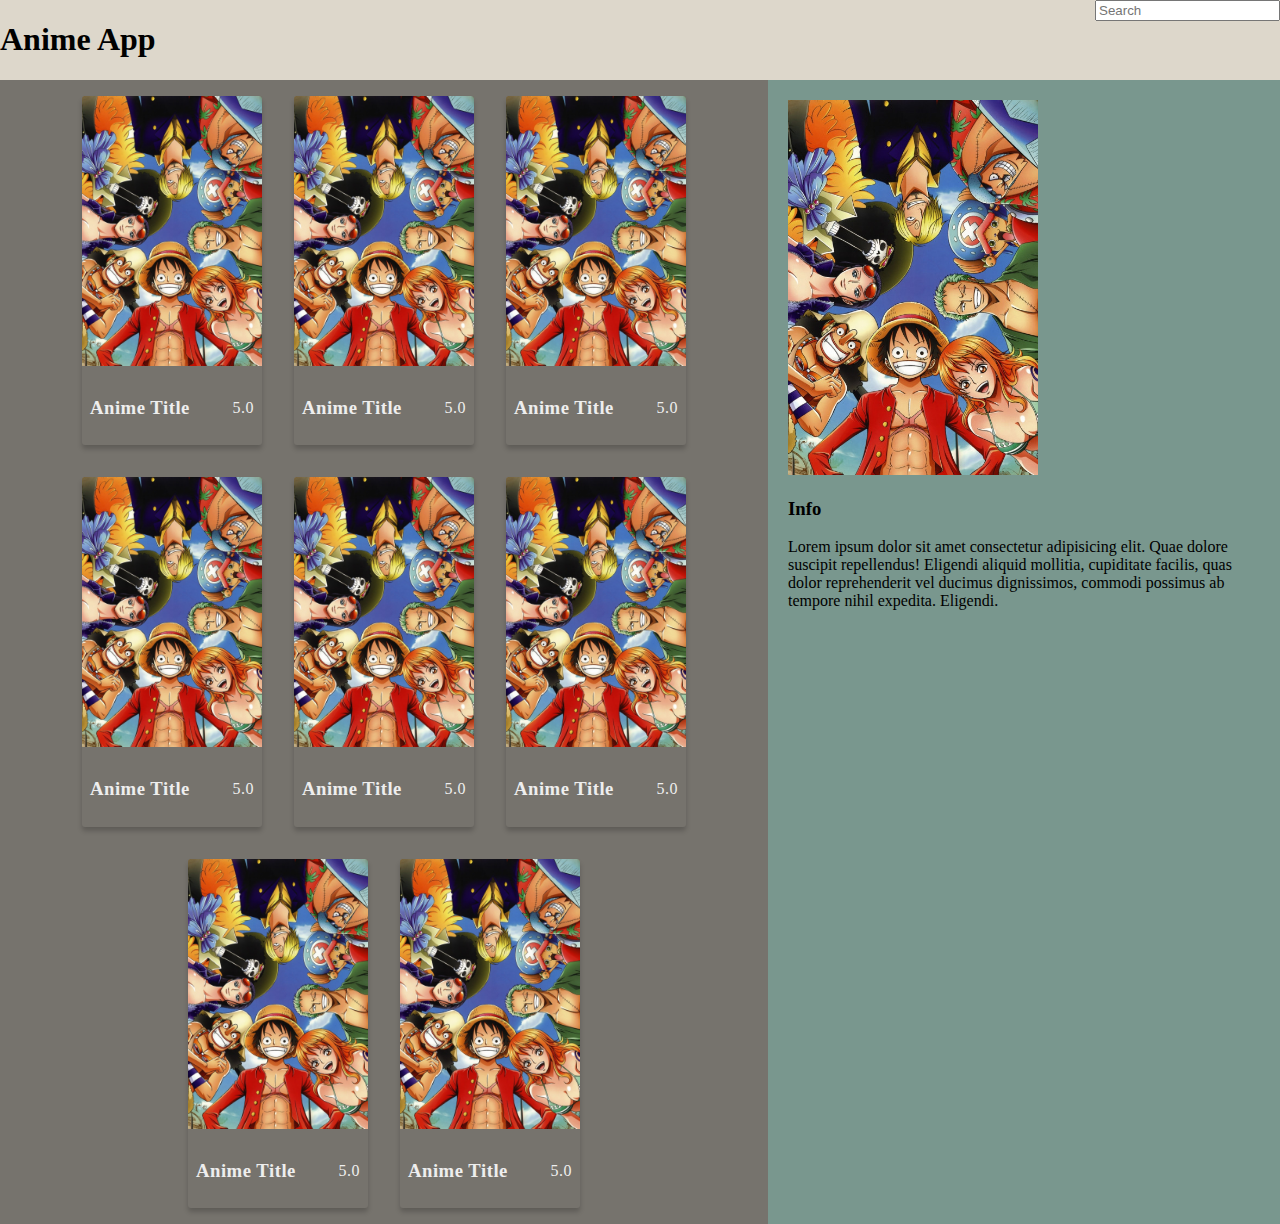
==== templates/index.html @ bd76e1cf "created folders" ====
<!DOCTYPE html>
<html lang="en">
<head>
    <meta charset="UTF-8">
    <meta http-equiv="X-UA-Compatible" content="IE=edge">
    <meta name="viewport" content="width=device-width, initial-scale=1.0">
    <link rel="stylesheet" href="/static/style.css"/>
    <title>Anime App</title>
</head>
<body>  
    <header>
        <h1 class="head1">Anime App</h1>
        <form id="form">
            <input type="text" id="search" class="search" placeholder="Search">
        </form>
    </header>

    <main id="main">
        <div id="index">

            <div class="anime">
                <img src="/static/one_piece.jpg" alt="title">
                <div class="anime-info">
                    <h3>Anime Title</h3>
                    <span class="vote_average">5.0</span>
                </div>
            </div>
            
            <div class="anime">
                <img src="/static/one_piece.jpg" alt="title">
                <div class="anime-info">
                    <h3>Anime Title</h3>
                    <span class="vote_average">5.0</span>
                </div>
            </div>
            
            <div class="anime">
                <img src="/static/one_piece.jpg" alt="title">
                <div class="anime-info">
                    <h3>Anime Title</h3>
                    <span class="vote_average">5.0</span>
                </div>
            </div>
            
            <div class="anime">
                <img src="/static/one_piece.jpg" alt="title">
                <div class="anime-info">
                    <h3>Anime Title</h3>
                    <span class="vote_average">5.0</span>
                </div>
            </div>
            
            <div class="anime">
                <img src="/static/one_piece.jpg" alt="title">
                <div class="anime-info">
                    <h3>Anime Title</h3>
                    <span class="vote_average">5.0</span>
                </div>
            </div>
            
            <div class="anime">
                <img src="/static/one_piece.jpg" alt="title">
                <div class="anime-info">
                    <h3>Anime Title</h3>
                    <span class="vote_average">5.0</span>
                </div>
            </div>
                        
            <div class="anime">
                <img src="/static/one_piece.jpg" alt="title">
                <div class="anime-info">
                    <h3>Anime Title</h3>
                    <span class="vote_average">5.0</span>
                </div>
            </div>
                        
            <div class="anime">
                <img src="/static/one_piece.jpg" alt="title">
                <div class="anime-info">
                    <h3>Anime Title</h3>
                    <span class="vote_average">5.0</span>
                </div>
            </div>

        </div>
        <div id="content">
            <img src="/static/one_piece.jpg" alt="title">
            <h3>Info</h3>
            <p>Lorem ipsum dolor sit amet consectetur adipisicing elit. Quae dolore suscipit repellendus! Eligendi aliquid mollitia, cupiditate facilis, quas dolor reprehenderit vel ducimus dignissimos, commodi possimus ab tempore nihil expedita. Eligendi.</p>
        </div>
    </main>

    <script src="/static/app.js"></script>
</body>
</html>
---- static/style.css ----
* {
    box-sizing: border-box;
}

body {
    margin: 0;
}

header {
    display: flex;
    justify-content: space-between;
    position: fixed;
    width: 100%;
    background-color: #DDD7CB;
}

#main {
    display: flex;
}

#index {
    background-color: #76736D;
    height: 100%;
    width: 60%;
    margin-top: 80px;
    z-index: -1;
    left: 0;
    display: flex;
    flex-wrap: wrap;
    justify-content: center;
}

#content {
    background-color: #79978E;
    /* position: fixed; */
    /* height: 100%; */
    width: 40%;
    margin-top: 80px;
    z-index: -1;
    right: 0;
    padding: 20px;
    
}

#content img {
    width: 250px;
}

.anime {
    width: 180px;
    margin: 1rem;
    background-color: var(--secondary-color);
    box-shadow: 0 4px 5px rgba(0, 0, 0, 0.2);
    position: relative;
    overflow: hidden;
    border-radius: 3px;
}

.anime img{
    width: 100%;
}

.anime-info {
    color: #eee;
    display: flex;
    align-items: center;
    justify-content: space-between;
    padding: 0.5rem;
    letter-spacing: 0.5px;
}
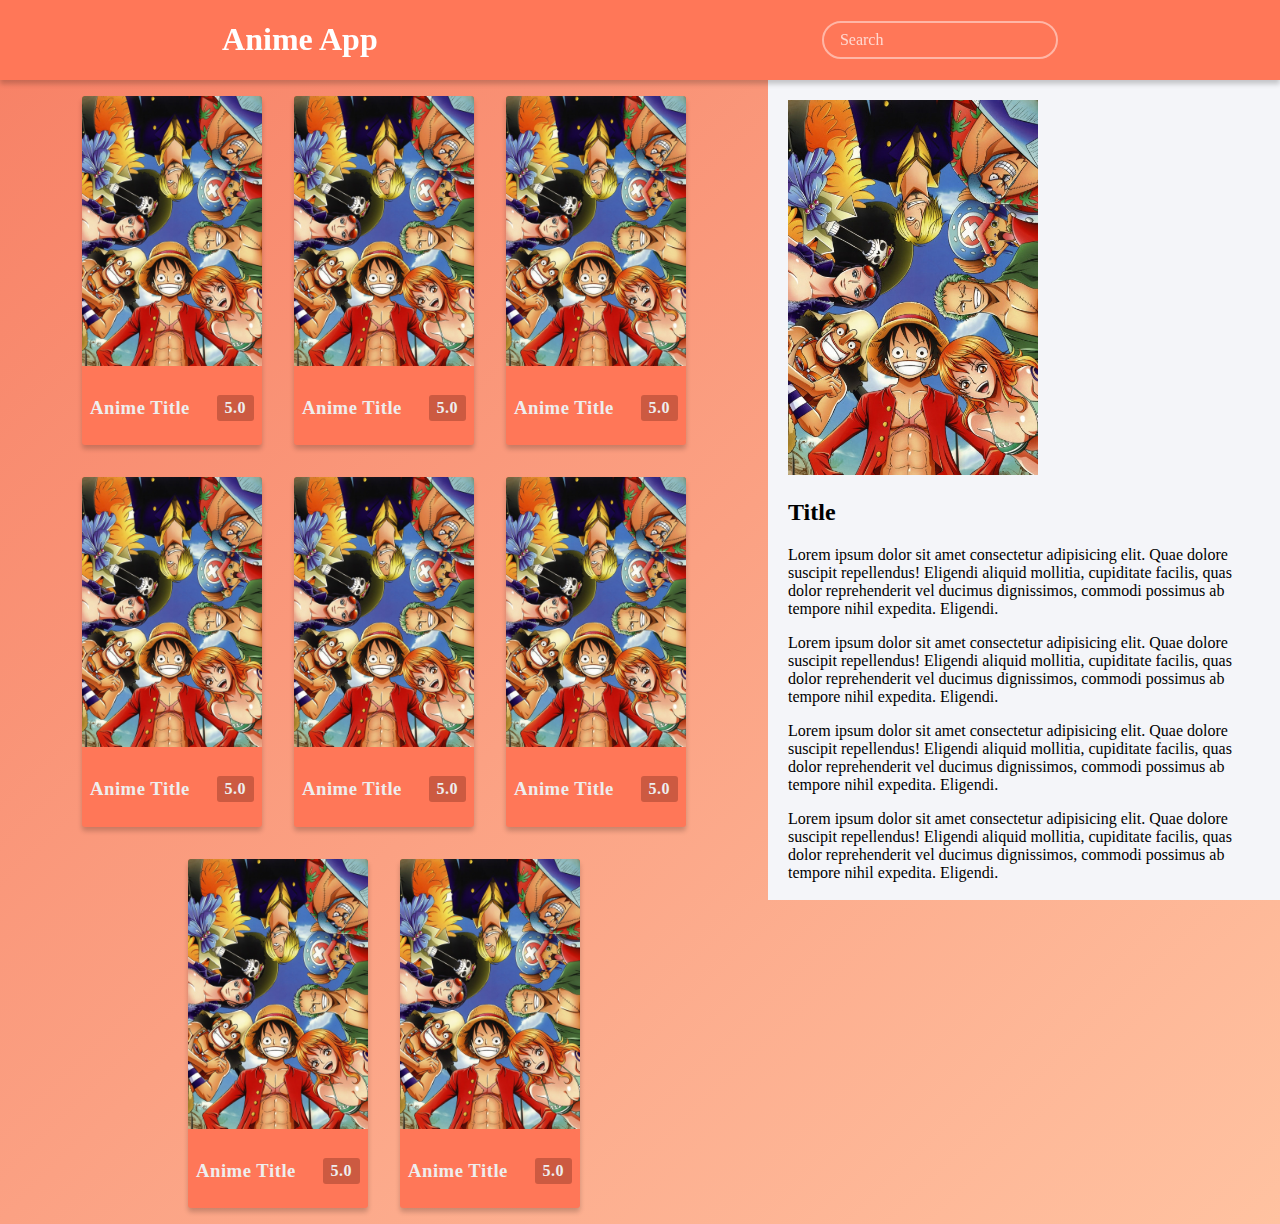
==== commit 084ccc1c: "improved design" ====
--- a/templates/index.html
+++ b/templates/index.html
@@ -9,7 +9,7 @@
 </head>
 <body>  
     <header>
-        <h1 class="head1">Anime App</h1>
+        <h1 class="head">Anime App</h1>
         <form id="form">
             <input type="text" id="search" class="search" placeholder="Search">
         </form>
@@ -85,7 +85,10 @@
         </div>
         <div id="content">
             <img src="/static/one_piece.jpg" alt="title">
-            <h3>Info</h3>
+            <h2>Title</h1>
+            <p>Lorem ipsum dolor sit amet consectetur adipisicing elit. Quae dolore suscipit repellendus! Eligendi aliquid mollitia, cupiditate facilis, quas dolor reprehenderit vel ducimus dignissimos, commodi possimus ab tempore nihil expedita. Eligendi.</p>
+            <p>Lorem ipsum dolor sit amet consectetur adipisicing elit. Quae dolore suscipit repellendus! Eligendi aliquid mollitia, cupiditate facilis, quas dolor reprehenderit vel ducimus dignissimos, commodi possimus ab tempore nihil expedita. Eligendi.</p>
+            <p>Lorem ipsum dolor sit amet consectetur adipisicing elit. Quae dolore suscipit repellendus! Eligendi aliquid mollitia, cupiditate facilis, quas dolor reprehenderit vel ducimus dignissimos, commodi possimus ab tempore nihil expedita. Eligendi.</p>
             <p>Lorem ipsum dolor sit amet consectetur adipisicing elit. Quae dolore suscipit repellendus! Eligendi aliquid mollitia, cupiditate facilis, quas dolor reprehenderit vel ducimus dignissimos, commodi possimus ab tempore nihil expedita. Eligendi.</p>
         </div>
     </main>
--- a/static/style.css
+++ b/static/style.css
@@ -8,48 +8,49 @@
 
 header {
     display: flex;
-    justify-content: space-between;
+    justify-content: space-around;
+    align-items: center;
     position: fixed;
     width: 100%;
-    background-color: #DDD7CB;
+    background-color: #ff7758;
+    color: #ffffff;
+    z-index: 1;
+    box-shadow: 0 4px 5px rgba(0, 0, 0, 0.2);
 }
+
+.search {
+    background-color: transparent;
+    border: 2px solid #ffffff77;
+    border-radius: 50px;
+    font-family: inherit;
+    font-size: 1rem;
+    padding: 0.5rem 1rem;
+}
+
+.search::placeholder {
+    color: #ffffffb6;
+}
+
 
 #main {
     display: flex;
+    background-image: linear-gradient(to bottom right, #f78065, #ffc2a1);
 }
 
-#index {
-    background-color: #76736D;
+#index {  
     height: 100%;
     width: 60%;
     margin-top: 80px;
-    z-index: -1;
     left: 0;
     display: flex;
     flex-wrap: wrap;
     justify-content: center;
 }
 
-#content {
-    background-color: #79978E;
-    /* position: fixed; */
-    /* height: 100%; */
-    width: 40%;
-    margin-top: 80px;
-    z-index: -1;
-    right: 0;
-    padding: 20px;
-    
-}
-
-#content img {
-    width: 250px;
-}
-
 .anime {
     width: 180px;
     margin: 1rem;
-    background-color: var(--secondary-color);
+    background-color: #ff7758;
     box-shadow: 0 4px 5px rgba(0, 0, 0, 0.2);
     position: relative;
     overflow: hidden;
@@ -67,4 +68,25 @@
     justify-content: space-between;
     padding: 0.5rem;
     letter-spacing: 0.5px;
+}
+
+.anime-info span {
+    background-color: #cc5a41;
+    padding: 0.25rem 0.5rem;
+    border-radius: 3px;
+    font-weight: bold;
+}
+
+#content {
+    background-color: #f4f5f9;
+    position: fixed;
+    height: 100%;
+    width: 40%;
+    right: 0;
+    padding: 100px 20px 20px;
+    overflow: scroll;
+}
+
+#content img {
+    width: 250px;
 }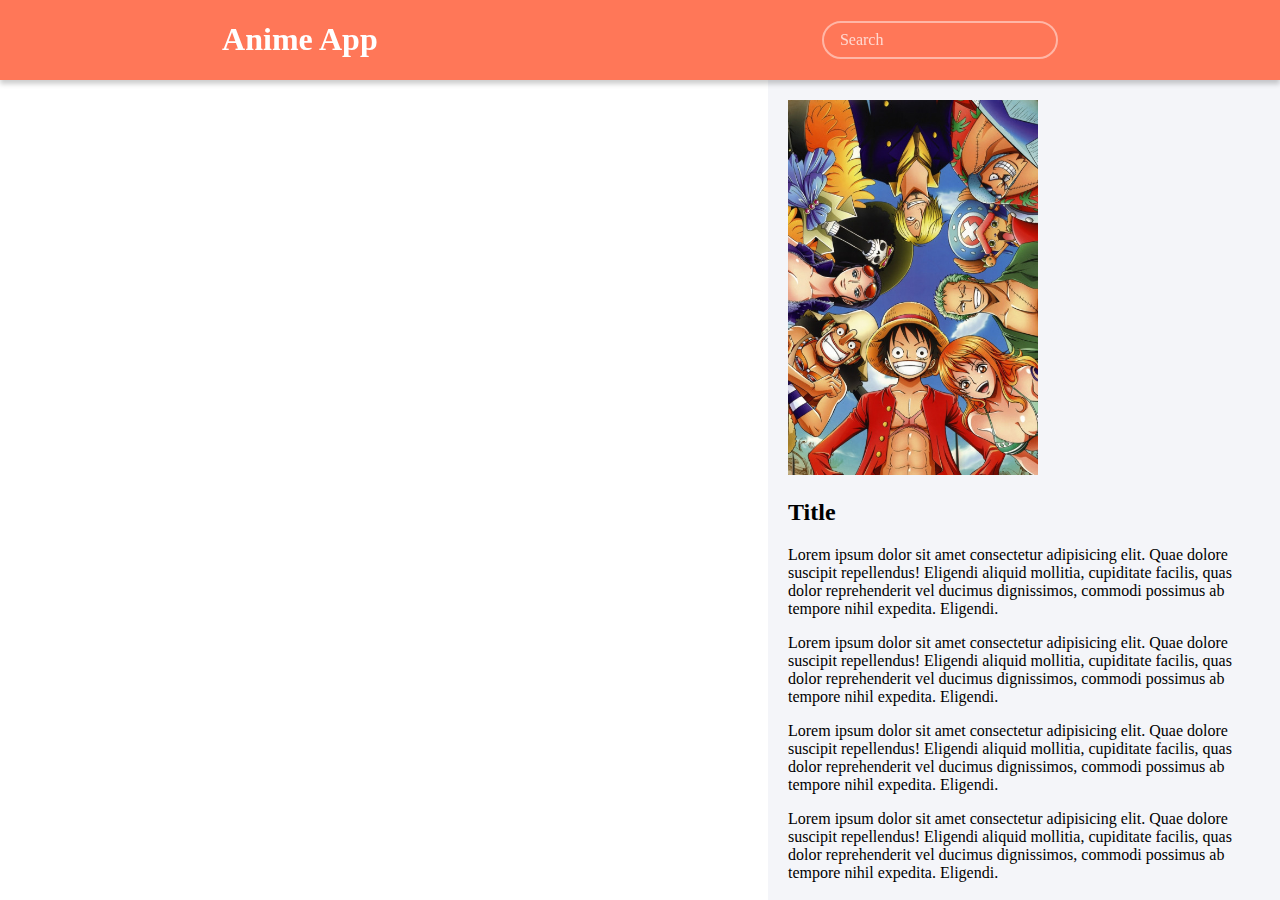
==== commit c957e13c: "setup graphQL" ====
--- a/templates/index.html
+++ b/templates/index.html
@@ -17,71 +17,13 @@
 
     <main id="main">
         <div id="index">
-
-            <div class="anime">
+            <!-- <div class="anime">
                 <img src="/static/one_piece.jpg" alt="title">
                 <div class="anime-info">
                     <h3>Anime Title</h3>
                     <span class="vote_average">5.0</span>
                 </div>
-            </div>
-            
-            <div class="anime">
-                <img src="/static/one_piece.jpg" alt="title">
-                <div class="anime-info">
-                    <h3>Anime Title</h3>
-                    <span class="vote_average">5.0</span>
-                </div>
-            </div>
-            
-            <div class="anime">
-                <img src="/static/one_piece.jpg" alt="title">
-                <div class="anime-info">
-                    <h3>Anime Title</h3>
-                    <span class="vote_average">5.0</span>
-                </div>
-            </div>
-            
-            <div class="anime">
-                <img src="/static/one_piece.jpg" alt="title">
-                <div class="anime-info">
-                    <h3>Anime Title</h3>
-                    <span class="vote_average">5.0</span>
-                </div>
-            </div>
-            
-            <div class="anime">
-                <img src="/static/one_piece.jpg" alt="title">
-                <div class="anime-info">
-                    <h3>Anime Title</h3>
-                    <span class="vote_average">5.0</span>
-                </div>
-            </div>
-            
-            <div class="anime">
-                <img src="/static/one_piece.jpg" alt="title">
-                <div class="anime-info">
-                    <h3>Anime Title</h3>
-                    <span class="vote_average">5.0</span>
-                </div>
-            </div>
-                        
-            <div class="anime">
-                <img src="/static/one_piece.jpg" alt="title">
-                <div class="anime-info">
-                    <h3>Anime Title</h3>
-                    <span class="vote_average">5.0</span>
-                </div>
-            </div>
-                        
-            <div class="anime">
-                <img src="/static/one_piece.jpg" alt="title">
-                <div class="anime-info">
-                    <h3>Anime Title</h3>
-                    <span class="vote_average">5.0</span>
-                </div>
-            </div>
-
+            </div> -->
         </div>
         <div id="content">
             <img src="/static/one_piece.jpg" alt="title">
--- a/static/style.css
+++ b/static/style.css
@@ -49,6 +49,7 @@
 
 .anime {
     width: 180px;
+    height: 350px;
     margin: 1rem;
     background-color: #ff7758;
     box-shadow: 0 4px 5px rgba(0, 0, 0, 0.2);
@@ -77,6 +78,18 @@
     font-weight: bold;
 }
 
+.anime-info span.green {
+    color: lightgreen;
+}
+
+.anime-info span.orange {
+    color: orange;
+}
+
+.anime-info span.red {
+    color: red;
+}
+
 #content {
     background-color: #f4f5f9;
     position: fixed;
